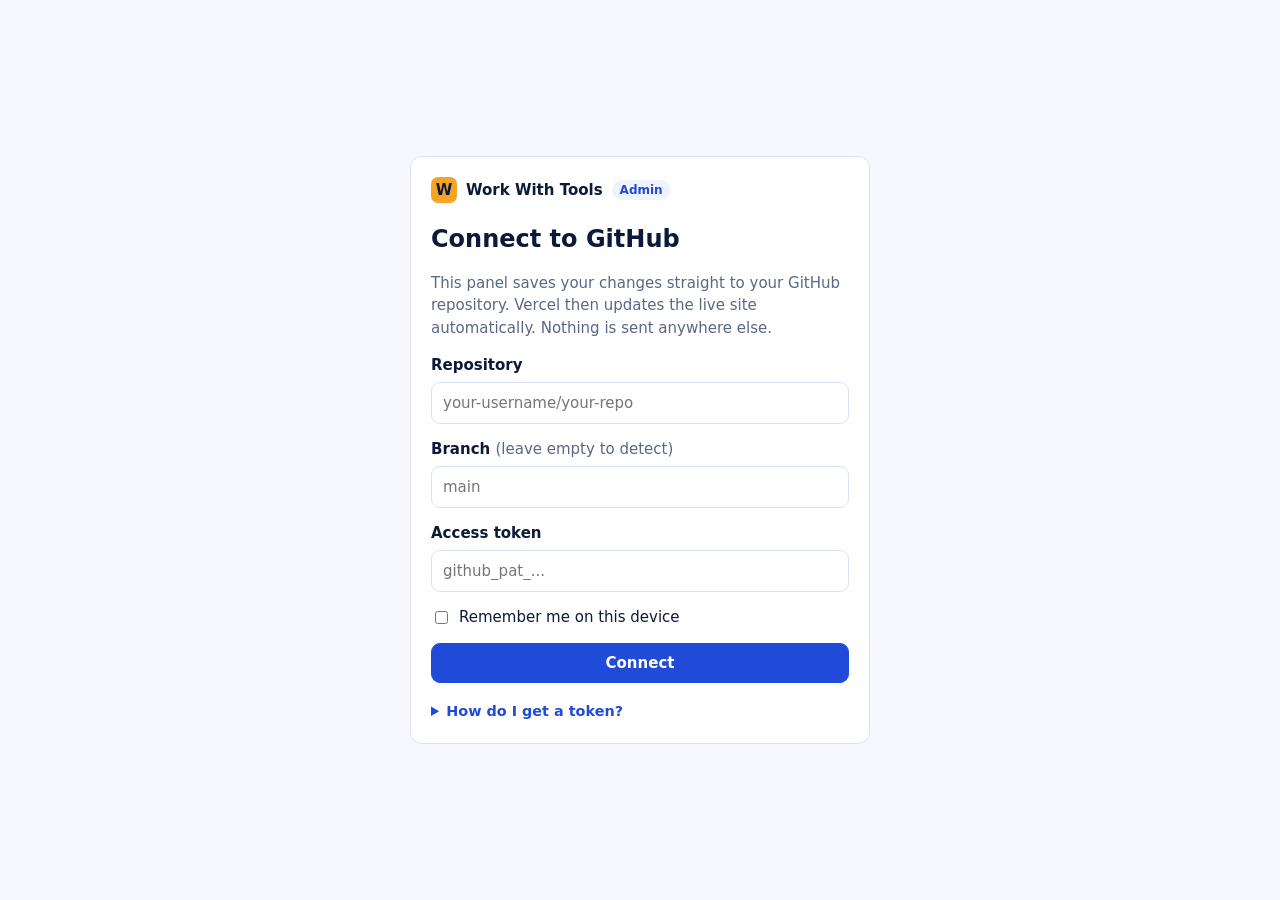
==== admin/index.html @ 176509c4 "Add files via upload" ====
<!DOCTYPE html>
<html lang="en">
<head>
<meta charset="utf-8">
<meta name="viewport" content="width=device-width, initial-scale=1">
<meta name="robots" content="noindex, nofollow">
<title>Admin | Work With Tools</title>
<link rel="icon" href="../assets/favicon.svg" type="image/svg+xml">
<link rel="stylesheet" href="admin.css">
</head>
<body>
<div id="notice" class="notice" role="status" aria-live="polite" hidden></div>

<!-- Step 1: connect to GitHub -->
<main id="connectView" class="center">
  <form id="connectForm" class="card connect" autocomplete="off">
    <div class="brand"><span class="mark">W</span> Work With Tools <span class="tag">Admin</span></div>
    <h1>Connect to GitHub</h1>
    <p class="muted">This panel saves your changes straight to your GitHub repository. Vercel then updates the live site automatically. Nothing is sent anywhere else.</p>

    <label class="field"><span>Repository</span>
      <input id="repoInput" type="text" placeholder="your-username/your-repo" required spellcheck="false">
    </label>
    <label class="field"><span>Branch <em>(leave empty to detect)</em></span>
      <input id="branchInput" type="text" placeholder="main" spellcheck="false">
    </label>
    <label class="field"><span>Access token</span>
      <input id="tokenInput" type="password" placeholder="github_pat_..." required spellcheck="false">
    </label>
    <label class="check"><input id="rememberInput" type="checkbox"><span>Remember me on this device</span></label>
    <button class="btn primary wide" id="connectBtn" type="submit">Connect</button>

    <details class="help">
      <summary>How do I get a token?</summary>
      <ol>
        <li>Open <strong>github.com/settings/personal-access-tokens/new</strong></li>
        <li>Under <strong>Repository access</strong>, choose <strong>Only select repositories</strong> and pick this site's repo.</li>
        <li>Under <strong>Permissions &rarr; Repository permissions</strong>, set <strong>Contents</strong> to <strong>Read and write</strong>.</li>
        <li>Generate the token, copy it and paste it above.</li>
      </ol>
      <p class="muted">The token is the key to this panel. Anyone without it can open this page but cannot change anything. Never share it.</p>
    </details>
  </form>
</main>

<!-- Step 2: the panel -->
<div id="appView" hidden>
  <header class="top">
    <div class="brand"><span class="mark">W</span> Admin <span class="muted" id="repoLabel"></span></div>
    <div class="top-actions">
      <button class="btn" id="discardBtn" type="button">Discard changes</button>
      <button class="btn primary" id="publishBtn" type="button" disabled>Publish changes</button>
      <button class="btn ghost" id="disconnectBtn" type="button">Disconnect</button>
    </div>
  </header>
  <nav class="tabs" id="tabs" role="tablist">
    <button type="button" role="tab" data-tab="tools" aria-selected="true">Tools</button>
    <button type="button" role="tab" data-tab="cats" aria-selected="false">Categories</button>
    <button type="button" role="tab" data-tab="site" aria-selected="false">Site text</button>
  </nav>
  <main class="wrap" id="panel"></main>
</div>

<div id="modalRoot"></div>
<script src="admin.js"></script>
</body>
</html>
---- admin/admin.css ----
:root{--ink:#0c1a3a;--blue:#1f4bd8;--blue-d:#1739a8;--tint:#eef3ff;--line:#d9e2f5;--mut:#5a6786;--bg:#f6f8fd;--red:#c92a2a;--red-t:#fdecec;--green:#1d7a46;--green-t:#e8f6ee;--amber:#8a5300;--amber-t:#fff3d9;--r:12px}
*{box-sizing:border-box}
[hidden]{display:none!important}
body{margin:0;background:var(--bg);color:var(--ink);font:15px/1.5 system-ui,-apple-system,"Segoe UI",Roboto,sans-serif}
button,input,select,textarea{font:inherit;color:inherit}
.muted{color:var(--mut)}
.brand{display:flex;align-items:center;gap:9px;font-weight:700}
.mark{display:inline-grid;place-items:center;width:26px;height:26px;border-radius:7px;background:#f5a524;color:var(--ink);font-weight:800}
.tag{padding:1px 8px;border-radius:999px;background:var(--tint);color:var(--blue);font-size:.75rem}

.btn{border:1px solid var(--line);background:#fff;border-radius:9px;padding:8px 14px;cursor:pointer;font-weight:600}
.btn:hover:not(:disabled){border-color:var(--blue);color:var(--blue)}
.btn.primary{background:var(--blue);border-color:var(--blue);color:#fff}
.btn.primary:hover:not(:disabled){background:var(--blue-d);color:#fff}
.btn.danger{color:var(--red)}
.btn.danger:hover:not(:disabled){border-color:var(--red);color:var(--red)}
.btn.ghost{border-color:transparent;background:transparent}
.btn.small{padding:5px 10px;font-size:.85rem}
.btn.wide{width:100%}
.btn:disabled{opacity:.45;cursor:not-allowed}
:focus-visible{outline:3px solid var(--blue);outline-offset:2px}

.card{background:#fff;border:1px solid var(--line);border-radius:var(--r);padding:20px}
.center{min-height:100vh;display:grid;place-items:center;padding:20px}
.connect{width:100%;max-width:460px}
.connect h1{margin:18px 0 6px;font-size:1.5rem}
.field{display:block;margin:14px 0}
.field>span{display:block;font-weight:600;margin-bottom:5px}
.field em{font-weight:400;color:var(--mut);font-style:normal}
.field input[type=text],.field input[type=password],.field input[type=url],.field input[type=file],.field select,.field textarea{width:100%;padding:9px 11px;border:1px solid var(--line);border-radius:9px;background:#fff}
.field textarea{resize:vertical}
.hint{margin:5px 0 0;font-size:.85rem;color:var(--mut)}
.check{display:flex;align-items:center;gap:8px;margin:14px 0}
.help{margin-top:18px;font-size:.9rem}
.help summary{cursor:pointer;font-weight:600;color:var(--blue)}
.help ol{padding-left:20px}

.notice{position:fixed;z-index:60;left:50%;top:14px;transform:translateX(-50%);max-width:min(92vw,640px);padding:11px 16px;border-radius:10px;border:1px solid var(--line);background:#fff;box-shadow:0 10px 30px -12px rgba(12,26,58,.4)}
.notice.ok{background:var(--green-t);border-color:#bfe3cd;color:var(--green)}
.notice.err{background:var(--red-t);border-color:#f3c4c0;color:var(--red)}
.notice a{color:inherit;font-weight:700}

.top{display:flex;flex-wrap:wrap;gap:12px;justify-content:space-between;align-items:center;padding:12px 20px;background:#fff;border-bottom:1px solid var(--line)}
.top-actions{display:flex;flex-wrap:wrap;gap:8px}
.tabs{display:flex;gap:4px;padding:10px 20px 0;background:#fff;border-bottom:1px solid var(--line)}
.tabs button{border:0;background:none;padding:10px 14px;cursor:pointer;font-weight:600;color:var(--mut);border-bottom:3px solid transparent}
.tabs button[aria-selected=true]{color:var(--blue);border-bottom-color:var(--blue)}
.wrap{max-width:980px;margin:0 auto;padding:22px 20px 80px}

.bar{display:flex;flex-wrap:wrap;gap:10px;align-items:center;margin-bottom:16px}
.bar input[type=search]{flex:1;min-width:180px;padding:9px 12px;border:1px solid var(--line);border-radius:9px}
.stats{display:flex;flex-wrap:wrap;gap:8px;margin-bottom:6px}
.chip{padding:3px 10px;border-radius:999px;background:#fff;border:1px solid var(--line);font-size:.82rem;color:var(--mut)}
.group h2{margin:26px 0 10px;font-size:1.1rem;display:flex;align-items:center;gap:8px}
.group h2 small{font-weight:400;color:var(--mut)}
.row{display:grid;grid-template-columns:44px 1fr auto auto;gap:12px;align-items:center;padding:10px 12px;background:#fff;border:1px solid var(--line);border-radius:var(--r);margin-bottom:8px}
.row .ico{display:grid;place-items:center;width:40px;height:40px;border-radius:10px;background:var(--tint);color:var(--blue)}
.ico svg{width:22px;height:22px;fill:none;stroke:currentColor;stroke-width:1.8;stroke-linecap:round;stroke-linejoin:round}
.row .name{font-weight:650}
.row .sub{font-size:.82rem;color:var(--mut);overflow:hidden;text-overflow:ellipsis;white-space:nowrap}
.row select{padding:6px 8px;border:1px solid var(--line);border-radius:8px;background:#fff}
.row select.s-live{background:var(--green-t);color:var(--green)}
.row select.s-paused{background:var(--amber-t);color:var(--amber)}
.row select.s-hidden{background:#eef0f5;color:var(--mut)}
.row .acts{display:flex;gap:6px;flex-wrap:wrap;justify-content:flex-end}
.empty{padding:30px;text-align:center;color:var(--mut);border:1px dashed var(--line);border-radius:var(--r)}
@media (max-width:720px){.row{grid-template-columns:44px 1fr}.row select,.row .acts{grid-column:1/-1;justify-content:flex-start}}

.crow{display:grid;grid-template-columns:1fr 1.4fr 120px auto;gap:10px;align-items:end;padding:12px;background:#fff;border:1px solid var(--line);border-radius:var(--r);margin-bottom:8px}
.crow .field{margin:0}
@media (max-width:720px){.crow{grid-template-columns:1fr 1fr}}
.panel{max-width:640px}

.overlay{position:fixed;inset:0;z-index:50;display:grid;place-items:start center;overflow:auto;padding:30px 14px;background:rgba(12,26,58,.5)}
.modal{width:100%;max-width:640px;background:#fff;border-radius:var(--r);padding:22px;box-shadow:0 30px 60px -20px rgba(12,26,58,.6)}
.modal h2{margin:0 0 14px}
.modal .foot{display:flex;gap:8px;justify-content:flex-end;margin-top:18px;flex-wrap:wrap}
.two{display:grid;grid-template-columns:1fr 1fr;gap:12px}
@media (max-width:560px){.two{grid-template-columns:1fr}}
.icons{display:grid;grid-template-columns:repeat(auto-fill,minmax(44px,1fr));gap:6px}
.icons button{display:grid;place-items:center;height:44px;border:1px solid var(--line);border-radius:9px;background:#fff;cursor:pointer;color:var(--ink)}
.icons button[aria-pressed=true]{border-color:var(--blue);background:var(--tint);color:var(--blue)}
.icons svg{width:22px;height:22px;fill:none;stroke:currentColor;stroke-width:1.8;stroke-linecap:round;stroke-linejoin:round}
.changes{margin:0 0 4px;padding-left:20px}
.changes li{margin:3px 0}
.section-title{margin:20px 0 4px;font-weight:700;font-size:.95rem;border-top:1px solid var(--line);padding-top:14px}
.ico-preview{display:flex;align-items:center;gap:10px;margin-top:10px}
.ico-preview .hint{margin:0}
.icons+textarea{margin-top:10px}
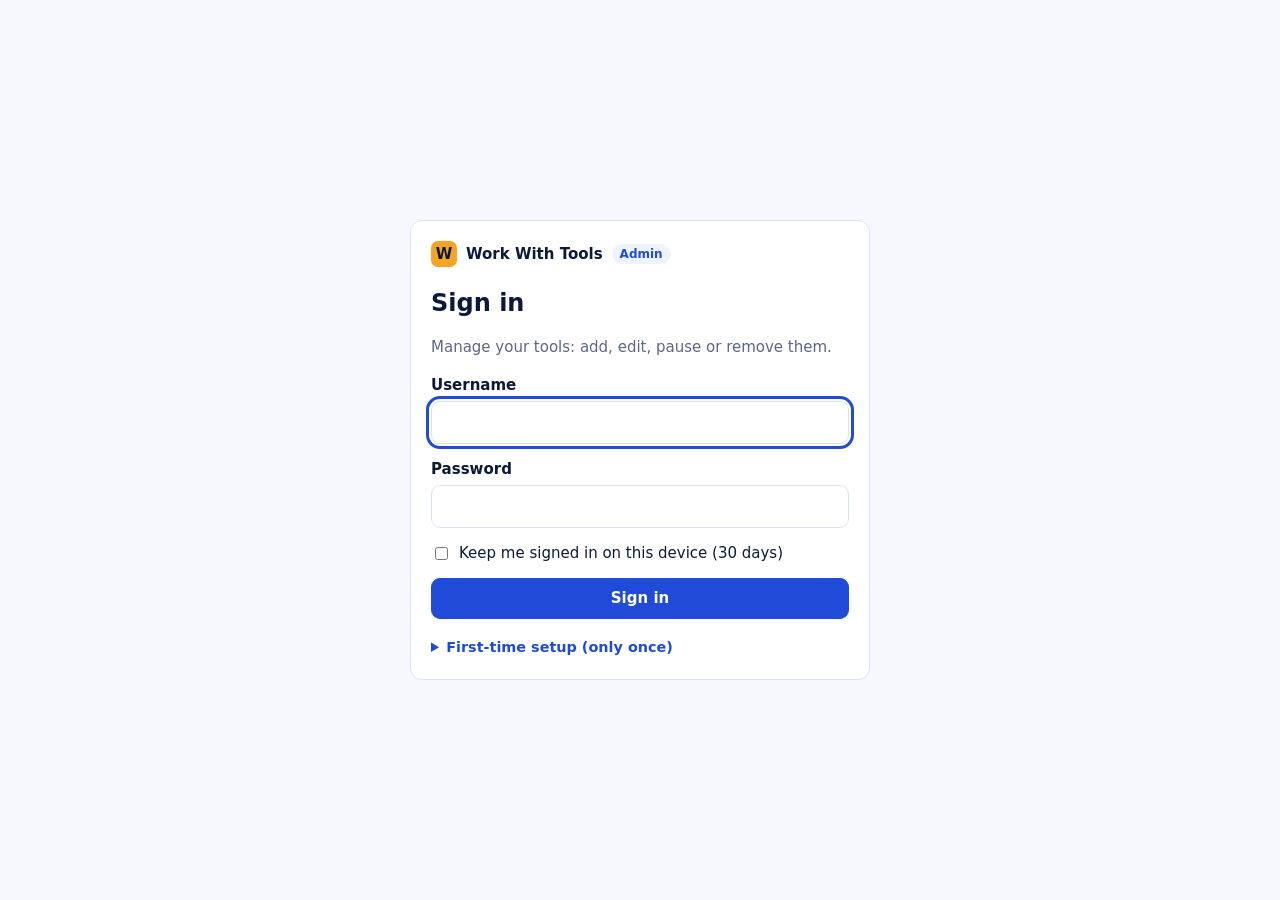
==== commit 7529ad69: "Add files via upload" ====
--- a/admin/index.html
+++ b/admin/index.html
@@ -11,34 +11,37 @@
 <body>
 <div id="notice" class="notice" role="status" aria-live="polite" hidden></div>
 
-<!-- Step 1: connect to GitHub -->
+<!-- Step 1: sign in -->
 <main id="connectView" class="center">
-  <form id="connectForm" class="card connect" autocomplete="off">
+  <form id="connectForm" class="card connect" autocomplete="on">
     <div class="brand"><span class="mark">W</span> Work With Tools <span class="tag">Admin</span></div>
-    <h1>Connect to GitHub</h1>
-    <p class="muted">This panel saves your changes straight to your GitHub repository. Vercel then updates the live site automatically. Nothing is sent anywhere else.</p>
+    <h1>Sign in</h1>
+    <p class="muted">Manage your tools: add, edit, pause or remove them.</p>
 
-    <label class="field"><span>Repository</span>
-      <input id="repoInput" type="text" placeholder="your-username/your-repo" required spellcheck="false">
+    <label class="field"><span>Username</span>
+      <input id="usernameInput" name="username" type="text" autocomplete="username" required spellcheck="false" autofocus>
     </label>
-    <label class="field"><span>Branch <em>(leave empty to detect)</em></span>
-      <input id="branchInput" type="text" placeholder="main" spellcheck="false">
+    <label class="field"><span>Password</span>
+      <input id="passwordInput" name="password" type="password" autocomplete="current-password" required>
     </label>
-    <label class="field"><span>Access token</span>
-      <input id="tokenInput" type="password" placeholder="github_pat_..." required spellcheck="false">
-    </label>
-    <label class="check"><input id="rememberInput" type="checkbox"><span>Remember me on this device</span></label>
-    <button class="btn primary wide" id="connectBtn" type="submit">Connect</button>
+    <label class="check"><input id="rememberInput" type="checkbox"><span>Keep me signed in on this device (30 days)</span></label>
+    <button class="btn primary wide" id="connectBtn" type="submit">Sign in</button>
 
-    <details class="help">
-      <summary>How do I get a token?</summary>
+    <details class="help" id="setupHelp">
+      <summary>First-time setup (only once)</summary>
+      <p>Your username, password and GitHub access are stored privately in Vercel, never in this page.</p>
       <ol>
-        <li>Open <strong>github.com/settings/personal-access-tokens/new</strong></li>
-        <li>Under <strong>Repository access</strong>, choose <strong>Only select repositories</strong> and pick this site's repo.</li>
-        <li>Under <strong>Permissions &rarr; Repository permissions</strong>, set <strong>Contents</strong> to <strong>Read and write</strong>.</li>
-        <li>Generate the token, copy it and paste it above.</li>
+        <li>Create a GitHub token at <strong>github.com/settings/personal-access-tokens/new</strong>. Choose <strong>Only select repositories</strong> (this site's repo) and set <strong>Contents</strong> to <strong>Read and write</strong>.</li>
+        <li>In Vercel open your project &rarr; <strong>Settings &rarr; Environment Variables</strong> and add:
+          <ul>
+            <li><code>ADMIN_USERNAME</code> : the username you want</li>
+            <li><code>ADMIN_PASSWORD</code> : a long password (at least 10 characters, longer is better)</li>
+            <li><code>GITHUB_TOKEN</code> : the token from step 1</li>
+            <li><code>GITHUB_REPO</code> : <code>your-username/your-repo</code></li>
+          </ul>
+        </li>
+        <li>Go to <strong>Deployments</strong> and redeploy, then sign in here.</li>
       </ol>
-      <p class="muted">The token is the key to this panel. Anyone without it can open this page but cannot change anything. Never share it.</p>
     </details>
   </form>
 </main>
@@ -50,12 +53,14 @@
     <div class="top-actions">
       <button class="btn" id="discardBtn" type="button">Discard changes</button>
       <button class="btn primary" id="publishBtn" type="button" disabled>Publish changes</button>
-      <button class="btn ghost" id="disconnectBtn" type="button">Disconnect</button>
+      <button class="btn ghost" id="disconnectBtn" type="button">Sign out</button>
     </div>
   </header>
   <nav class="tabs" id="tabs" role="tablist">
     <button type="button" role="tab" data-tab="tools" aria-selected="true">Tools</button>
     <button type="button" role="tab" data-tab="cats" aria-selected="false">Categories</button>
+    <button type="button" role="tab" data-tab="ads" aria-selected="false">Ads</button>
+    <button type="button" role="tab" data-tab="analytics" aria-selected="false">Analytics</button>
     <button type="button" role="tab" data-tab="site" aria-selected="false">Site text</button>
   </nav>
   <main class="wrap" id="panel"></main>
--- a/admin/admin.css
+++ b/admin/admin.css
@@ -87,3 +87,39 @@
 .ico-preview{display:flex;align-items:center;gap:10px;margin-top:10px}
 .ico-preview .hint{margin:0}
 .icons+textarea{margin-top:10px}
+.help p{margin:.4em 0}
+.help ul{padding-left:18px;margin:.3em 0}
+.help code{background:var(--tint);padding:1px 6px;border-radius:5px;font-size:.88em}
+
+.slot{margin-top:14px}
+.slot h3{margin:0 0 6px}
+
+/* ----- analytics ----- */
+.dash{max-width:980px}
+.dash .bar{display:flex;align-items:center;gap:10px;margin-bottom:12px}
+.dash .grow{flex:1;margin:0}
+.dash .card{margin-bottom:14px}
+.dash h3{margin:0 0 10px}
+.seg{display:flex;gap:6px;flex-wrap:wrap;margin-bottom:12px}
+.seg .btn.on{background:var(--blue);border-color:var(--blue);color:#fff}
+.kpis{display:grid;grid-template-columns:repeat(auto-fit,minmax(160px,1fr));gap:12px;margin-bottom:8px}
+.kpi{background:#fff;border:1px solid var(--line);border-radius:var(--r);padding:14px 16px}
+.kv{font-size:1.7rem;font-weight:800;letter-spacing:-.02em}
+.kl{color:var(--mut);font-size:.85rem}
+.chart{width:100%;height:150px;display:block}
+.barv{fill:var(--blue)}
+.barv:hover{fill:var(--blue-d)}
+.axis{display:flex;justify-content:space-between;gap:8px;color:var(--mut);font-size:.8rem;margin-top:4px}
+.tablewrap{overflow-x:auto}
+.tbl{width:100%;border-collapse:collapse}
+.tbl th,.tbl td{padding:8px 10px;border-bottom:1px solid var(--line);text-align:left;vertical-align:top}
+.tbl th{font-size:.8rem;color:var(--mut);font-weight:600}
+.tbl .num,.lrow .num{text-align:right;font-variant-numeric:tabular-nums}
+.meter{height:6px;border-radius:999px;background:var(--tint);margin-top:5px;overflow:hidden}
+.meter-fill{height:100%;background:var(--blue);border-radius:999px}
+.cols{display:grid;grid-template-columns:repeat(auto-fit,minmax(260px,1fr));gap:14px}
+.cols .card{margin-bottom:0}
+.lrow{display:grid;grid-template-columns:1fr auto;gap:2px 10px;margin-bottom:10px}
+.lrow .meter{grid-column:1/-1;margin-top:0}
+.steps{padding-left:20px;line-height:1.7}
+.err{color:var(--red)}
